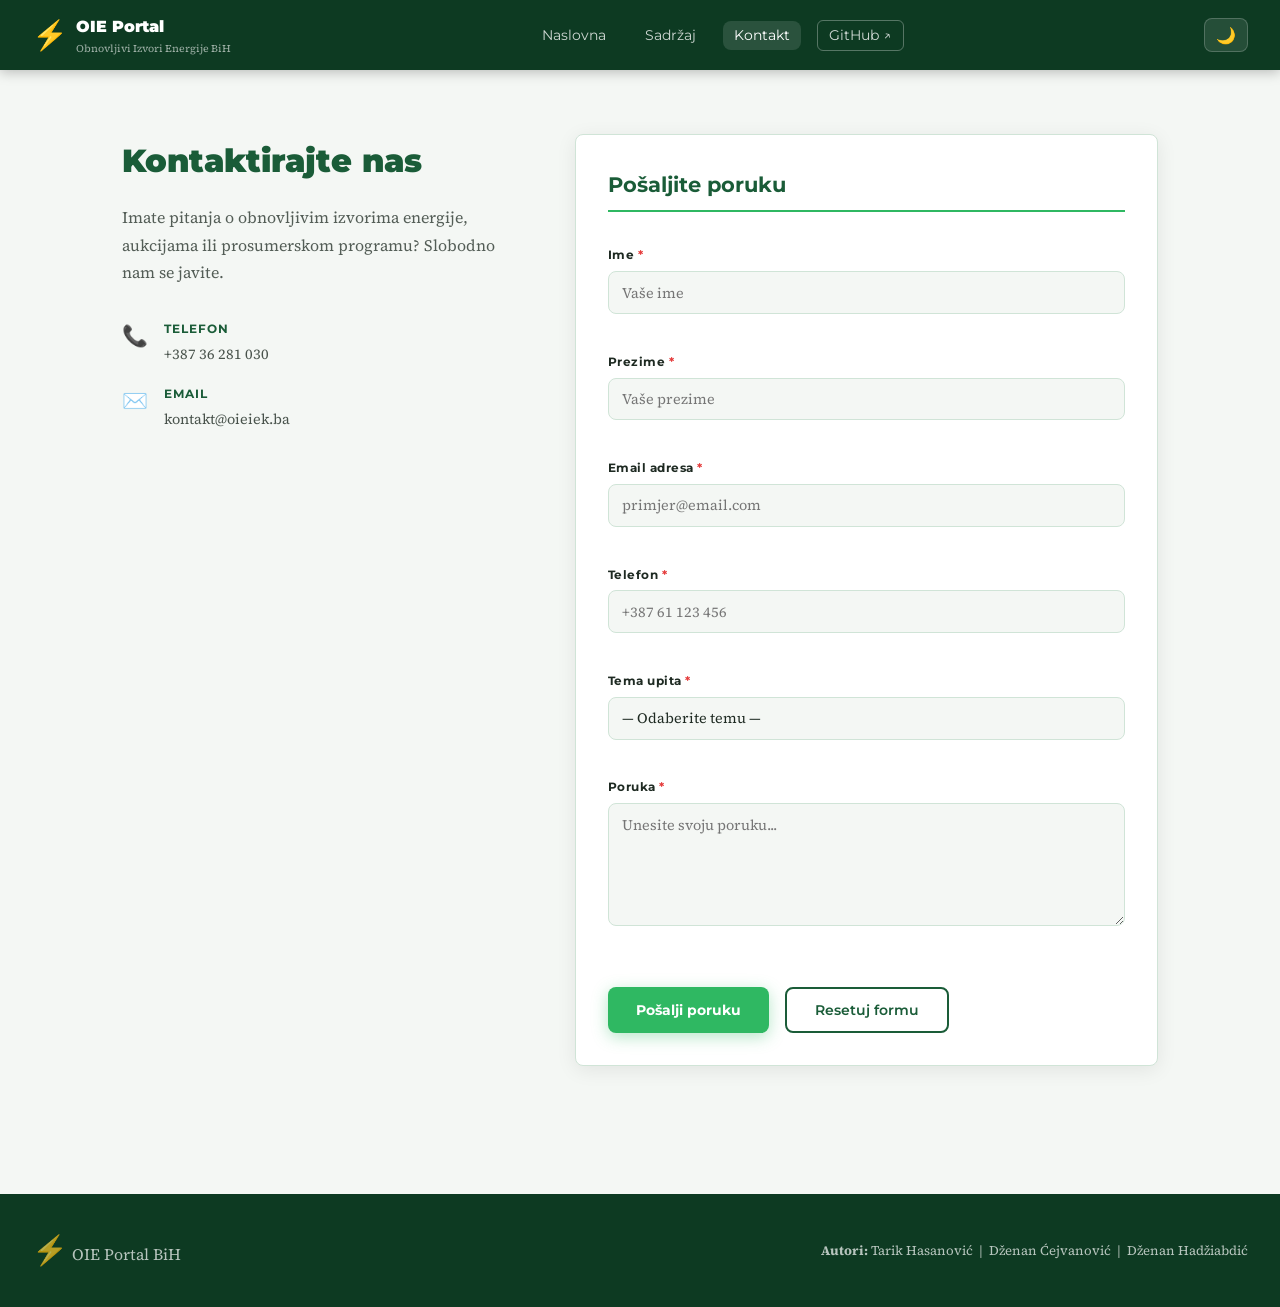
==== kontakt.html @ 6e215851 "Resetovana stranica" ====
<!DOCTYPE html>
<html lang="en">

<head>
    <meta charset="UTF-8">
    <meta name="viewport" content="width=device-width, initial-scale=1.0">
    <title>Document</title>
    <link rel="stylesheet" href="tptpstill.css">
    <link
        href="https://fonts.googleapis.com/css2?family=Montserrat:wght@400;600;700;900&family=Source+Serif+4:ital,wght@0,300;0,400;1,300&display=swap"
        rel="stylesheet">


</head>

<body>
    <header>
        <div class="header-inner">
            <div class="logo">
                <span class="logo-icon">⚡</span>
                <div class="logo-text">
                    <span class="logo-main">OIE Portal</span>
                    <span class="logo-sub">Obnovljivi Izvori Energije BiH</span>
                </div>
            </div>
            <nav class="main-nav">
                <ul>
                    <li><a href="index.html">Naslovna</a></li>
                    <li><a href="sadrzaj.html">Sadržaj</a></li>
                    <li><a href="kontakt.html" class="active">Kontakt</a></li>
                    <li><a href="https://github.com/DzenanHadziabdic/Grupa25-TPTP-2026" target="_blank" rel="noopener"
                            class="nav-github">GitHub ↗</a></li>
                </ul>
            </nav>
            <button id="darkModeToggle" class="dark-toggle" aria-label="Promijeni temu">🌙</button>
            <button class="hamburger" id="hamburger" aria-label="Meni">&#9776;</button>
        </div>
        <nav class="mobile-nav" id="mobileNav">
            <ul>
                <li><a href="index.html">Naslovna</a></li>
                <li><a href="sadrzaj.html">Sadržaj</a></li>
                <li><a href="kontakt.html">Kontakt</a></li>
            </ul>
        </nav>
    </header>

    <main class="kontakt-main">
        <div class="kontakt-grid">

            <div class="kontakt-info">
                <h1>Kontaktirajte nas</h1>
                <p>Imate pitanja o obnovljivim izvorima energije, aukcijama ili prosumerskom programu? Slobodno nam se
                    javite.</p>

                <div class="info-item">
                    <span class="info-icon">📞</span>
                    <div>
                        <strong>Telefon</strong>
                        <p>+387 36 281 030</p>
                    </div>
                </div>
                <div class="info-item">
                    <span class="info-icon">✉️</span>
                    <div>
                        <strong>Email</strong>
                        <p>kontakt@oieiek.ba</p>
                    </div>
                </div>

            </div>

            <div class="form-wrap">
                <h2>Pošaljite poruku</h2>

                <div id="successMsg" class="success-msg" style="display:none;"></div>

                <div class="form-group">
                    <label for="ime">Ime <span class="req">*</span></label>
                    <input type="text" id="ime" name="ime" placeholder="Vaše ime" autocomplete="given-name">
                    <span class="field-error" id="err-ime"></span>
                </div>

                <div class="form-group">
                    <label for="prezime">Prezime <span class="req">*</span></label>
                    <input type="text" id="prezime" name="prezime" placeholder="Vaše prezime"
                        autocomplete="family-name">
                    <span class="field-error" id="err-prezime"></span>
                </div>

                <div class="form-group">
                    <label for="email">Email adresa <span class="req">*</span></label>
                    <input type="text" id="email" name="email" placeholder="primjer@email.com" autocomplete="email">
                    <span class="field-error" id="err-email"></span>
                </div>

                <div class="form-group">
                    <label for="telefon">Telefon <span class="req">*</span></label>
                    <input type="text" id="telefon" name="telefon" placeholder="+387 61 123 456" autocomplete="tel">
                    <span class="field-error" id="err-telefon"></span>
                </div>

                <div class="form-group">
                    <label for="tema">Tema upita <span class="req">*</span></label>
                    <select id="tema" name="tema">
                        <option value="">— Odaberite temu —</option>
                        <option value="prosumer">Prosumerski program</option>
                        <option value="aukcija">FIT/FIP aukcije</option>
                        <option value="garancija">Garancije porijekla</option>
                        <option value="privilegovani">Privilegovani proizvođač</option>
                        <option value="ostalo">Ostalo</option>
                    </select>
                    <span class="field-error" id="err-tema"></span>
                </div>

                <div class="form-group">
                    <label for="poruka">Poruka <span class="req">*</span></label>
                    <textarea id="poruka" name="poruka" rows="5" placeholder="Unesite svoju poruku..."></textarea>
                    <span class="field-error" id="err-poruka"></span>
                </div>

                <div class="form-actions">
                    <button type="button" id="submitBtn" class="btn-primary">Pošalji poruku</button>
                    <button type="button" id="resetBtn" class="btn-secondary">Resetuj formu</button>
                </div>
            </div>

        </div>
    </main>




    <footer>
        <div class="footer-inner">
            <div class="footer-brand">
                <span class="logo-icon">⚡</span>
                <span>OIE Portal BiH</span>
            </div>
            <div class="footer-authors">
                <strong>Autori:</strong>
                Tarik Hasanović &nbsp;|&nbsp;
                Dženan Ćejvanović &nbsp;|&nbsp;
                Dženan Hadžiabdić
            </div>


        </div>
    </footer>
    <script src="tptpskripte.js"></script>

</html>
---- tptpstill.css ----
/* --- CSS VARIJABLE (min. 5) --- */
/* ===========================================
   ZAJEDNIČKI STILOVI (tptpstil.css)
   =========================================== */

/* --- VARIJABLE --- */
:root {
    --boja-primarna: #1a5c38;
    --boja-akcent: #2fb862;
    --boja-pozadina: #f4f7f4;
    --boja-tekst: #1e2a22;
    --boja-header: #0d3a22;
    --boja-kartica: #ffffff;
    --boja-border: #d0e4d7;
    --boja-footer: #0d3a22;
    --font-naslov: 'Montserrat', sans-serif;
    --font-tijelo: 'Source Serif 4', serif;
    --razmak-s: 0.5rem;
    --razmak-m: 1rem;
    --razmak-l: 2rem;
    --razmak-xl: 4rem;
    --radijus: 8px;
    --sjena: 0 4px 20px rgba(0, 0, 0, 0.08);
    --tranzicija: 0.25s ease;
}

/* --- TAMNI MOD --- */
body.dark {
    --boja-primarna: #2fb862;
    --boja-akcent: #5be08a;
    --boja-pozadina: #0f1a14;
    --boja-tekst: #e8f5ee;
    --boja-header: #071510;
    --boja-kartica: #162410;
    --boja-border: #2a4a32;
    --boja-footer: #071510;
}

/* --- RESET & OSNOVA --- */
*,
*::before,
*::after {
    box-sizing: border-box;
    margin: 0;
    padding: 0;
}

html {
    scroll-behavior: smooth;
}

body {
    font-family: var(--font-tijelo);
    background-color: var(--boja-pozadina);
    color: var(--boja-tekst);
    line-height: 1.7;
    transition: background-color var(--tranzicija), color var(--tranzicija);
}

a {
    text-decoration: none;
    transition: color var(--tranzicija);
}

ul {
    list-style: none;
}

/* --- HEADER --- */
header {
    background: var(--boja-header);
    position: sticky;
    top: 0;
    z-index: 100;
    box-shadow: 0 2px 12px rgba(0, 0, 0, 0.25);
}

.header-inner {
    max-width: 1300px;
    margin: 0 auto;
    padding: 0 var(--razmak-l);
    height: 70px;
    display: flex;
    align-items: center;
    justify-content: space-between;
}

.logo {
    display: flex;
    align-items: center;
    gap: var(--razmak-s);
}

.logo-main {
    font-family: var(--font-naslov);
    font-weight: 900;
    color: #fff;
}

.logo-sub {
    font-size: 0.65rem;
    color: rgba(255, 255, 255, 0.6);
}

.main-nav ul {
    display: flex;
    gap: var(--razmak-m);
    align-items: center;
}

.main-nav a {
    font-family: var(--font-naslov);
    font-size: 0.85rem;
    color: rgba(255, 255, 255, 0.8);
    padding: 0.4rem 0.7rem;
}

.main-nav a.active,
.main-nav a:hover {
    color: #fff;
    background: rgba(255, 255, 255, 0.12);
    border-radius: var(--radijus);
}

/* --- MOBILNA NAVIGACIJA --- */
.hamburger {
    display: none;
    background: none;
    border: none;
    color: #fff;
    font-size: 1.5rem;
    cursor: pointer;
}

.mobile-nav {
    display: none;
    background: var(--boja-header);
    padding: var(--razmak-m);
    border-top: 1px solid rgba(255, 255, 255, 0.1);
}

.mobile-nav.open {
    display: block;
}

.mobile-nav a {
    color: #fff;
    display: block;
    padding: 0.5rem 0;
}

/* --- FOOTER --- */
footer {
    background: var(--boja-footer);
    color: rgba(255, 255, 255, 0.7);
    padding: var(--razmak-l) 0;
    margin-top: var(--razmak-xl);
}

.footer-inner {
    max-width: 1300px;
    margin: 0 auto;
    padding: 0 var(--razmak-l);
    display: flex;
    flex-wrap: wrap;
    justify-content: space-between;
    align-items: center;
    gap: var(--razmak-m);
}

.footer-links a {
    color: rgba(255, 255, 255, 0.6);
    margin-left: var(--razmak-m);
}

.footer-links a:hover {
    color: var(--boja-akcent);
}

/* TABLET (600-900px) */
@media (max-width: 900px) {
    .page-layout {
        grid-template-columns: 1fr;
        grid-template-rows: auto;
    }

    .side-nav {
        grid-column: 1;
        position: static;
    }

    main {
        grid-column: 1;
    }

    aside {
        grid-column: 1;
        position: static;
    }

    .cards-grid {
        grid-template-columns: repeat(2, 1fr);
    }

    .gallery-grid {
        grid-template-columns: repeat(2, 1fr);
    }

    .kontakt-grid {
        grid-template-columns: 1fr;
    }

    .hero-visual {
        display: none;
    }

    .main-nav {
        display: none;
    }

    .hamburger {
        display: block;
    }
}

/* MOBITEL (<600px) */
@media (max-width: 600px) {
    .header-inner {
        padding: 0 var(--razmak-m);
    }

    .hero {
        padding: var(--razmak-l) var(--razmak-m);
        min-height: 320px;
    }

    .hero h1 {
        font-size: 1.8rem;
    }

    .page-layout {
        padding: var(--razmak-m);
    }

    .cards-grid {
        grid-template-columns: 1fr;
    }

    .gallery-grid {
        grid-template-columns: 1fr;
    }

    .bookmark-nav {
        padding: 0.5rem var(--razmak-m);
        gap: 0.5rem;
    }

    .footer-inner {
        flex-direction: column;
        text-align: center;
    }

    .form-actions {
        flex-direction: column;
    }

    .kontakt-main {
        padding: var(--razmak-l) var(--razmak-m);
    }

    .sadrzaj-main {
        padding: var(--razmak-m);
    }

    .back-to-top {
        bottom: 1rem;
        right: 1rem;
    }
}

/* DESKTOP WIDE (>1200px) */
@media (min-width: 1200px) {
    .cards-grid {
        grid-template-columns: repeat(3, 1fr);
    }
}

/* --- Kontakt Klase ---*/

.kontakt-main {
    max-width: 1100px;
    margin: 0 auto;
    padding: var(--razmak-xl) var(--razmak-l);
}

.kontakt-grid {
    display: grid;
    /* CSS GRID */
    grid-template-columns: 1fr 1.5fr;
    gap: var(--razmak-xl);
    align-items: start;
}

.kontakt-info h1 {
    font-family: var(--font-naslov);
    font-size: 2rem;
    font-weight: 900;
    color: var(--boja-primarna);
    margin-bottom: var(--razmak-m);
}

.kontakt-info>p {
    font-size: 1rem;
    opacity: 0.75;
    margin-bottom: var(--razmak-l);
}

.info-item {
    display: flex;
    gap: var(--razmak-m);
    margin-bottom: var(--razmak-m);
    align-items: flex-start;
}

.info-icon {
    font-size: 1.3rem;
    flex-shrink: 0;
}

.info-item strong {
    display: block;
    font-family: var(--font-naslov);
    font-size: 0.78rem;
    font-weight: 700;
    text-transform: uppercase;
    letter-spacing: 0.08em;
    color: var(--boja-primarna);
    margin-bottom: 0.2rem;
}

.info-item p {
    font-size: 0.9rem;
    opacity: 0.8;
    margin: 0;
}

.form-wrap {
    background: var(--boja-kartica);
    padding: var(--razmak-l);
    border-radius: var(--radijus);
    border: 1px solid var(--boja-border);
    box-shadow: var(--sjena);
}

.form-wrap h2 {
    font-family: var(--font-naslov);
    font-size: 1.3rem;
    font-weight: 700;
    color: var(--boja-primarna);
    margin-bottom: var(--razmak-l);
    padding-bottom: 0.5rem;
    border-bottom: 2px solid var(--boja-akcent);
}

.form-group {
    margin-bottom: var(--razmak-m);
}

.btn-primary {
    display: inline-block;
    background: var(--boja-akcent);
    color: #fff;
    font-family: var(--font-naslov);
    font-weight: 700;
    font-size: 0.9rem;
    padding: 0.75rem 1.75rem;
    border-radius: var(--radijus);
    transition: transform var(--tranzicija), box-shadow var(--tranzicija), background var(--tranzicija);
    box-shadow: 0 4px 16px rgba(47, 184, 98, 0.35);
    cursor: pointer;
    border: none;
}

.btn-primary:hover {
    transform: translateY(-2px);
    box-shadow: 0 8px 24px rgba(47, 184, 98, 0.5);
    background: #25a054;
    color: #fff;
}

.btn-secondary {
    display: inline-block;
    background: transparent;
    color: var(--boja-primarna);
    font-family: var(--font-naslov);
    font-weight: 600;
    font-size: 0.9rem;
    padding: 0.75rem 1.75rem;
    border-radius: var(--radijus);
    border: 2px solid var(--boja-primarna);
    transition: all var(--tranzicija);
    cursor: pointer;
}

.btn-secondary:hover {
    background: var(--boja-primarna);
    color: #fff;
}



label {
    display: block;
    font-family: var(--font-naslov);
    font-size: 0.78rem;
    font-weight: 700;
    letter-spacing: 0.04em;
    color: var(--boja-tekst);
    margin-bottom: 0.35rem;
}

.req {
    color: #e53e3e;
}

input[type="text"],
select,
textarea {
    width: 100%;
    padding: 0.65rem 0.85rem;
    border: 1.5px solid var(--boja-border);
    border-radius: var(--radijus);
    background: var(--boja-pozadina);
    color: var(--boja-tekst);
    font-family: var(--font-tijelo);
    font-size: 0.9rem;
    transition: border-color var(--tranzicija), box-shadow var(--tranzicija);
    appearance: none;
}

input[type="text"]:focus,
select:focus,
textarea:focus {
    outline: none;
    border-color: var(--boja-akcent);
    box-shadow: 0 0 0 3px rgba(47, 184, 98, 0.15);
}

input.error,
select.error,
textarea.error {
    border-color: #e53e3e;
    box-shadow: 0 0 0 3px rgba(229, 62, 62, 0.1);
}

textarea {
    resize: vertical;
}

.field-error {
    display: block;
    font-family: var(--font-naslov);
    font-size: 0.73rem;
    color: #e53e3e;
    margin-top: 0.3rem;
    min-height: 1rem;
}

.form-actions {
    display: flex;
    gap: var(--razmak-m);
    margin-top: var(--razmak-l);
    flex-wrap: wrap;
}

.success-msg {
    background: rgba(47, 184, 98, 0.12);
    border: 1.5px solid var(--boja-akcent);
    border-radius: var(--radijus);
    padding: var(--razmak-m) var(--razmak-l);
    font-family: var(--font-naslov);
    font-size: 0.95rem;
    color: var(--boja-primarna);
    margin-bottom: var(--razmak-l);
    animation: fadeInUp 0.4s ease;
}


/* --- Logo, navigacija i footer --- */

.logo-text {
    display: flex;
    flex-direction: column;
}

.logo-icon {
    font-size: 1.8rem;
}

.nav-github {
    border: 1px solid rgba(255, 255, 255, 0.3) !important;
    border-radius: 6px;
}

.dark-toggle {
    background: rgba(255, 255, 255, 0.1);
    border: 1px solid rgba(255, 255, 255, 0.2);
    color: #fff;
    padding: 0.4rem 0.7rem;
    border-radius: var(--radijus);
    cursor: pointer;
    font-size: 1rem;
    transition: background var(--tranzicija);
}

.dark-toggle:hover {
    background: rgba(255, 255, 255, 0.2);
}

.dark-toggle:focus {
    outline: 2px solid var(--boja-akcent);
}

.footer-authors {
    font-size: 0.82rem;
}

.footer-copy {
    width: 100%;
    font-size: 0.75rem;
    text-align: center;
    opacity: 0.5;
    margin-top: var(--razmak-s);
    font-family: var(--font-naslov);
}

/* --- CSS za hero sekciju i side nav --- */
.hero {
    background: linear-gradient(135deg, var(--boja-header) 0%, var(--boja-primarna) 100%);
    min-height: 420px;
    display: flex;
    align-items: center;
    padding: var(--razmak-xl) var(--razmak-l);
    position: relative;
    overflow: hidden;
}

.hero::before {
    content: '';
    position: absolute;
    inset: 0;
    background: radial-gradient(ellipse at 70% 50%, rgba(47, 184, 98, 0.15) 0%, transparent 70%);
    pointer-events: none;
}

.hero-content {
    max-width: 600px;
}

.hero-tag {
    font-family: var(--font-naslov);
    font-size: 0.75rem;
    font-weight: 700;
    letter-spacing: 0.12em;
    text-transform: uppercase;
    color: var(--boja-akcent);
    margin-bottom: 0.75rem;
}

.hero h1 {
    font-family: var(--font-naslov);
    font-size: clamp(2rem, 5vw, 3.2rem);
    font-weight: 900;
    color: #ffffff;
    line-height: 1.1;
    margin-bottom: var(--razmak-m);
}

.hero h1 em {
    font-style: normal;
    color: var(--boja-akcent);
}

.hero-desc {
    color: rgba(255, 255, 255, 0.8);
    font-size: 1.05rem;
    margin-bottom: var(--razmak-l);
    max-width: 480px;
}

.hero-btns {
    display: flex;
    gap: var(--razmak-m);
    flex-wrap: wrap;
}

.btn-primary {
    display: inline-block;
    background: var(--boja-akcent);
    color: #fff;
    font-family: var(--font-naslov);
    font-weight: 700;
    font-size: 0.9rem;
    padding: 0.75rem 1.75rem;
    border-radius: var(--radijus);
    transition: transform var(--tranzicija), box-shadow var(--tranzicija);
    box-shadow: 0 4px 16px rgba(47, 184, 98, 0.35);
    border: none;
    cursor: pointer;
}

.btn-primary:hover {
    transform: translateY(-2px);
    box-shadow: 0 8px 24px rgba(47, 184, 98, 0.5);
    color: #fff;
}

.btn-outline {
    display: inline-block;
    background: transparent;
    color: #fff;
    font-family: var(--font-naslov);
    font-weight: 700;
    font-size: 0.9rem;
    padding: 0.75rem 1.75rem;
    border-radius: var(--radijus);
    border: 2px solid rgba(255, 255, 255, 0.5);
    transition: all var(--tranzicija);
    cursor: pointer;
}

.btn-outline:hover {
    background: rgba(255, 255, 255, 0.12);
    border-color: #fff;
    color: #fff;
}

/* Hero animacija */
.hero-visual {
    margin-left: auto;
    padding-left: var(--razmak-xl);
}

.energy-anim {
    position: relative;
    width: 200px;
    height: 200px;
    display: flex;
    align-items: center;
    justify-content: center;
}

.circle {
    position: absolute;
    border-radius: 50%;
    border: 2px solid rgba(47, 184, 98, 0.3);
    animation: rotateSlow linear infinite;
}

.c1 {
    width: 200px;
    height: 200px;
    animation-duration: 20s;
}

.c2 {
    width: 140px;
    height: 140px;
    animation-duration: 14s;
    animation-direction: reverse;
    border-color: rgba(47, 184, 98, 0.5);
}

.c3 {
    width: 80px;
    height: 80px;
    animation-duration: 8s;
    border-color: rgba(47, 184, 98, 0.7);
}

.big-icon {
    font-size: 3rem;
    position: relative;
    z-index: 1;
}

@keyframes rotateSlow {
    from {
        transform: rotate(0deg);
    }

    to {
        transform: rotate(360deg);
    }
}

/* Page layout i side-nav */
.page-layout {
    max-width: 1300px;
    margin: 0 auto;
    padding: var(--razmak-l);
    display: grid;
    grid-template-columns: 220px 1fr 260px;
    gap: var(--razmak-l);
    align-items: start;
}

.side-nav {
    background: var(--boja-kartica);
    border-radius: var(--radijus);
    border: 1px solid var(--boja-border);
    padding: var(--razmak-m);
    position: sticky;
    top: 90px;
    box-shadow: var(--sjena);
}

.side-nav h3 {
    font-family: var(--font-naslov);
    font-size: 0.75rem;
    font-weight: 700;
    text-transform: uppercase;
    letter-spacing: 0.1em;
    color: var(--boja-primarna);
    margin-bottom: var(--razmak-m);
    padding-bottom: 0.5rem;
    border-bottom: 2px solid var(--boja-akcent);
}

.filter-btn {
    display: block;
    font-family: var(--font-naslov);
    font-size: 0.82rem;
    font-weight: 600;
    color: var(--boja-tekst);
    padding: 0.55rem 0.75rem;
    border-radius: var(--radijus);
    transition: background var(--tranzicija), color var(--tranzicija);
    cursor: pointer;
}

.filter-btn:hover,
.filter-btn.active {
    background: var(--boja-primarna);
    color: #fff;
}

@media (max-width: 900px) {
    .hero-visual {
        display: none;
    }

    .page-layout {
        grid-template-columns: 1fr;
    }
}

@media (max-width: 600px) {
    .hero {
        padding: var(--razmak-l) var(--razmak-m);
        min-height: 320px;
    }

    .hero h1 {
        font-size: 1.8rem;
    }
}

/* --- Dodan CSS za kartice i aside sekciju --- */

.section-title {
    font-family: var(--font-naslov);
    font-size: 1.6rem;
    font-weight: 900;
    color: var(--boja-primarna);
    margin-bottom: var(--razmak-l);
    padding-bottom: 0.5rem;
    border-bottom: 3px solid var(--boja-akcent);
    display: inline-block;
}

.cards-grid {
    display: grid;
    grid-template-columns: repeat(3, 1fr);
    gap: var(--razmak-m);
}

.card {
    background: var(--boja-kartica);
    border-radius: var(--radijus);
    border: 1px solid var(--boja-border);
    overflow: hidden;
    box-shadow: var(--sjena);
    transition: transform var(--tranzicija), box-shadow var(--tranzicija);
}

.card:hover {
    transform: translateY(-4px);
    box-shadow: 0 12px 32px rgba(0, 0, 0, 0.12);
}

.card img {
    width: 100%;
    height: 160px;
    object-fit: cover;
    transition: transform 0.4s ease;
    background: linear-gradient(135deg, var(--boja-primarna), var(--boja-akcent));
    min-height: 160px;
}

.card:hover img {
    transform: scale(1.04);
}

.card-body {
    padding: var(--razmak-m);
}

.card-tag {
    display: inline-block;
    font-family: var(--font-naslov);
    font-size: 0.68rem;
    font-weight: 700;
    text-transform: uppercase;
    letter-spacing: 0.08em;
    background: var(--boja-pozadina);
    color: var(--boja-primarna);
    padding: 0.2rem 0.6rem;
    border-radius: 4px;
    border: 1px solid var(--boja-border);
    margin-bottom: 0.6rem;
}

.card h3 {
    font-family: var(--font-naslov);
    font-size: 0.95rem;
    font-weight: 700;
    margin-bottom: 0.5rem;
    line-height: 1.3;
}

.card p {
    font-size: 0.85rem;
    opacity: 0.75;
    line-height: 1.5;
    margin-bottom: var(--razmak-m);
}

.card-link {
    font-family: var(--font-naslov);
    font-size: 0.8rem;
    font-weight: 700;
    color: var(--boja-akcent);
}

.card-link:hover {
    color: var(--boja-primarna);
}

.card.hidden {
    display: none;
}

.no-results {
    text-align: center;
    padding: var(--razmak-xl);
    font-family: var(--font-naslov);
    opacity: 0.5;
}

.aside-block {
    background: var(--boja-kartica);
    border-radius: var(--radijus);
    border: 1px solid var(--boja-border);
    padding: var(--razmak-m);
    box-shadow: var(--sjena);
    margin-bottom: var(--razmak-m);
}

.aside-block h3 {
    font-family: var(--font-naslov);
    font-size: 0.75rem;
    font-weight: 700;
    text-transform: uppercase;
    letter-spacing: 0.08em;
    color: var(--boja-primarna);
    margin-bottom: 0.75rem;
    padding-bottom: 0.4rem;
    border-bottom: 2px solid var(--boja-akcent);
}

.aside-block iframe {
    border-radius: 6px;
    display: block;
}

.aside-desc {
    font-size: 0.78rem;
    opacity: 0.7;
    margin-top: 0.5rem;
}

@media (max-width: 900px) {
    .cards-grid {
        grid-template-columns: repeat(2, 1fr);
    }
}

@media (max-width: 600px) {
    .cards-grid {
        grid-template-columns: 1fr;
    }
}
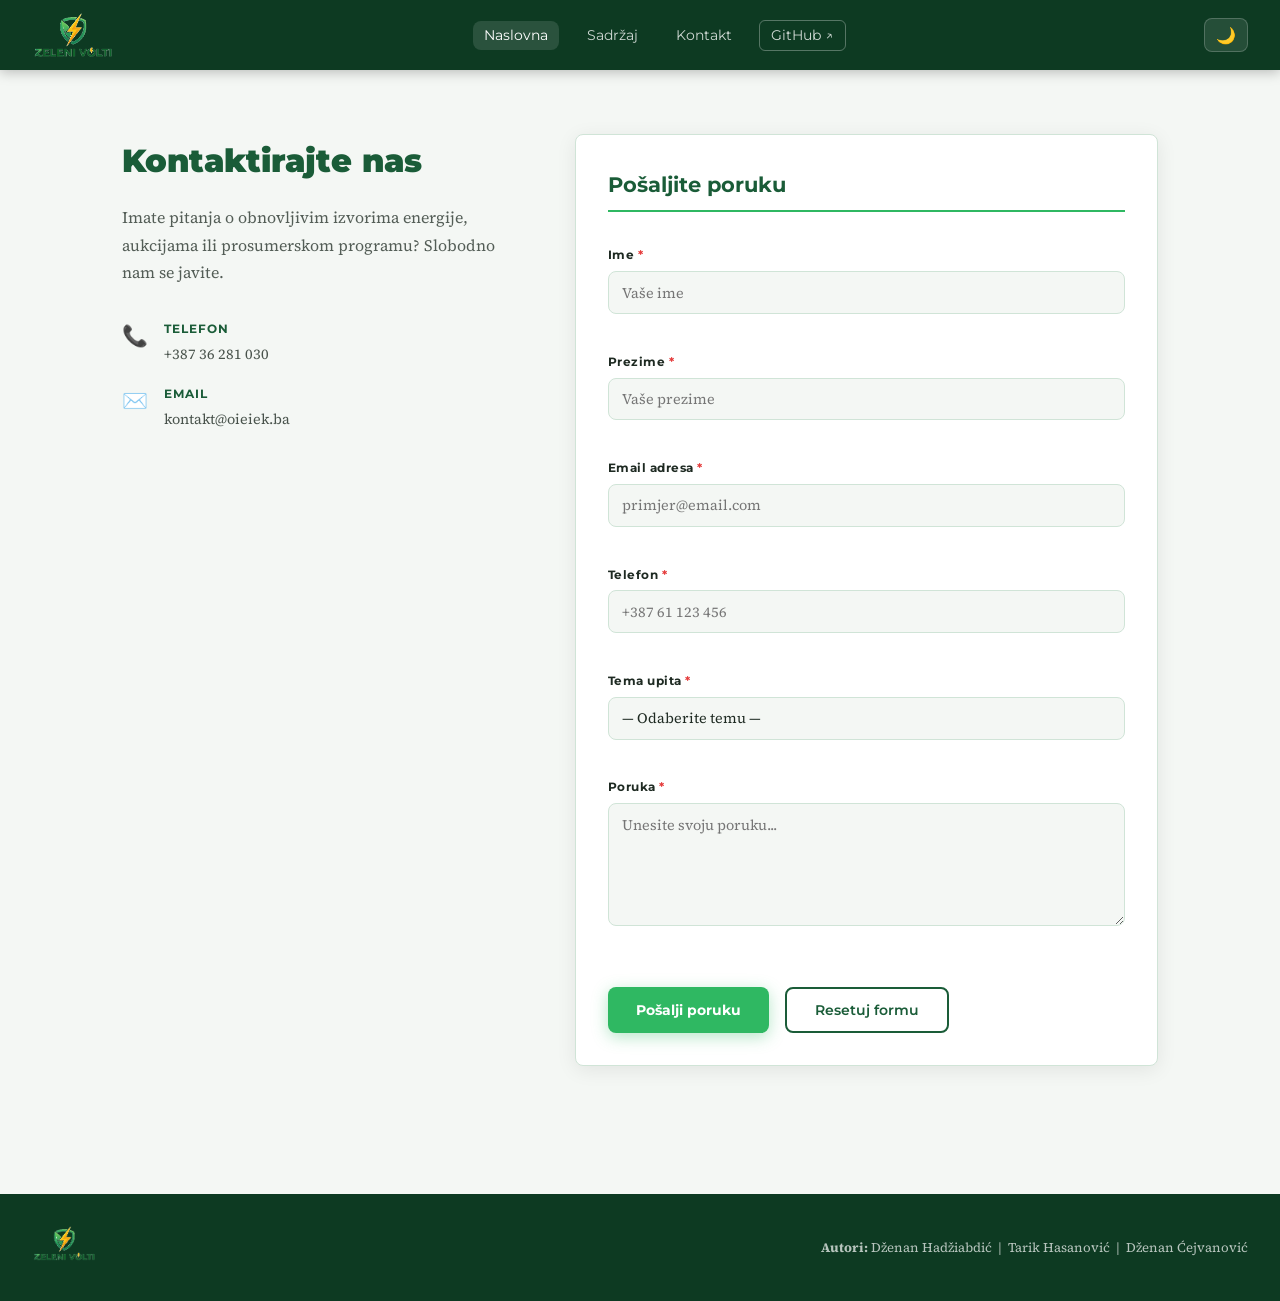
==== commit d6be7cd5: "Prepravljen header i footer, ubacena nova slika" ====
--- a/kontakt.html
+++ b/kontakt.html
@@ -17,17 +17,13 @@
     <header>
         <div class="header-inner">
             <div class="logo">
-                <span class="logo-icon">⚡</span>
-                <div class="logo-text">
-                    <span class="logo-main">OIE Portal</span>
-                    <span class="logo-sub">Obnovljivi Izvori Energije BiH</span>
-                </div>
+                <img src="images/logo.png" alt="Zeleni Volti logo" height="45">
             </div>
             <nav class="main-nav">
                 <ul>
-                    <li><a href="index.html">Naslovna</a></li>
+                    <li><a href="index.html" class="active">Naslovna</a></li>
                     <li><a href="sadrzaj.html">Sadržaj</a></li>
-                    <li><a href="kontakt.html" class="active">Kontakt</a></li>
+                    <li><a href="kontakt.html">Kontakt</a></li>
                     <li><a href="https://github.com/DzenanHadziabdic/Grupa25-TPTP-2026" target="_blank" rel="noopener"
                             class="nav-github">GitHub ↗</a></li>
                 </ul>
@@ -133,16 +129,14 @@
     <footer>
         <div class="footer-inner">
             <div class="footer-brand">
-                <span class="logo-icon">⚡</span>
-                <span>OIE Portal BiH</span>
+                <img src="images/logo.png" alt="Zeleni Volti logo" height="35">
             </div>
             <div class="footer-authors">
                 <strong>Autori:</strong>
+                Dženan Hadžiabdić &nbsp;|&nbsp;
                 Tarik Hasanović &nbsp;|&nbsp;
-                Dženan Ćejvanović &nbsp;|&nbsp;
-                Dženan Hadžiabdić
+                Dženan Ćejvanović
             </div>
-
 
         </div>
     </footer>
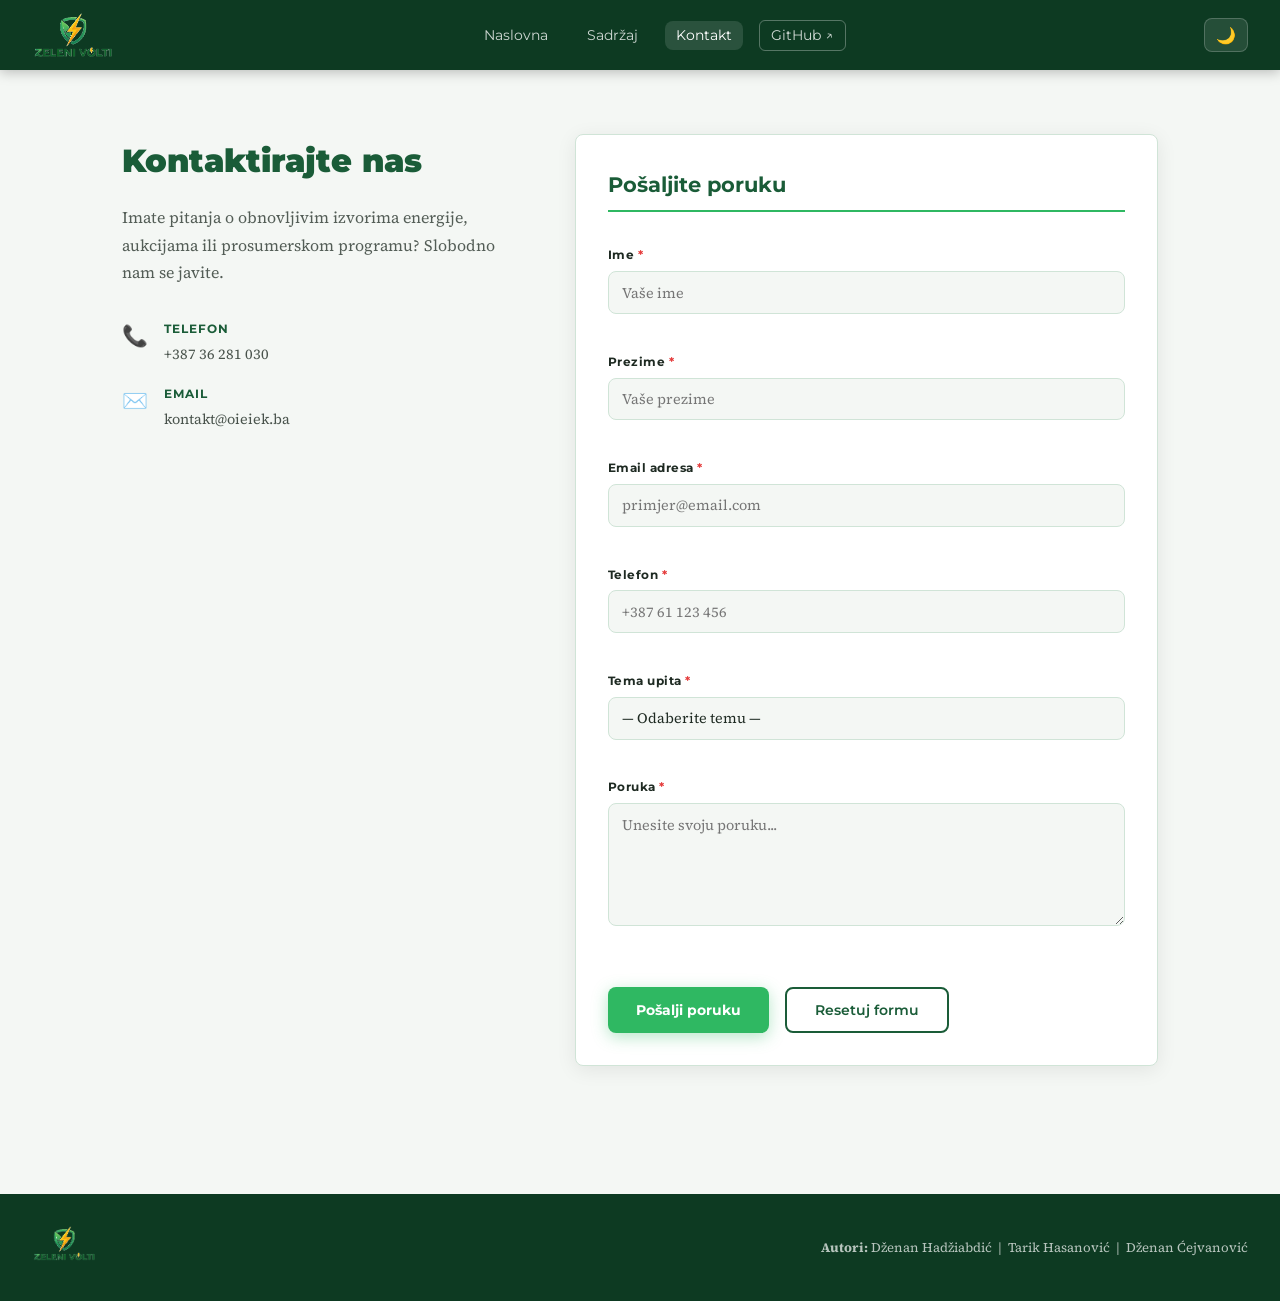
==== commit 18df4b99: "Popravljena klasa u header, pokaze sivo ako je na toj stranici" ====
--- a/kontakt.html
+++ b/kontakt.html
@@ -21,9 +21,9 @@
             </div>
             <nav class="main-nav">
                 <ul>
-                    <li><a href="index.html" class="active">Naslovna</a></li>
+                    <li><a href="index.html">Naslovna</a></li>
                     <li><a href="sadrzaj.html">Sadržaj</a></li>
-                    <li><a href="kontakt.html">Kontakt</a></li>
+                    <li><a href="kontakt.html" class="active">Kontakt</a></li>
                     <li><a href="https://github.com/DzenanHadziabdic/Grupa25-TPTP-2026" target="_blank" rel="noopener"
                             class="nav-github">GitHub ↗</a></li>
                 </ul>
--- a/tptpstill.css
+++ b/tptpstill.css
@@ -910,4 +910,659 @@
     .cards-grid {
         grid-template-columns: 1fr;
     }
+}
+
+
+/* Bookmark navigacija na vrhu stranice sadržaj.html */
+.bookmark-nav {
+  background: var(--boja-kartica);
+  border-bottom: 2px solid var(--boja-border);
+  padding: 0.75rem var(--razmak-l);
+  display: flex;
+  flex-wrap: wrap;
+  gap: var(--razmak-m);
+  position: sticky;
+  top: 70px; /* Prilagoditi visini headera */
+  z-index: 50;
+  box-shadow: 0 2px 8px rgba(0,0,0,0.06);
+}
+
+.bookmark-nav a {
+  font-family: var(--font-naslov);
+  font-size: 0.8rem;
+  font-weight: 600;
+  color: var(--boja-primarna);
+  padding: 0.3rem 0.7rem;
+  border-radius: var(--radijus);
+  border: 1px solid var(--boja-border);
+  transition: all var(--tranzicija);
+}
+
+.bookmark-nav a:hover {
+  background: var(--boja-primarna);
+  color: #fff;
+}
+/* Mapa slike (image map) i info blokovi */
+.image-map-wrap { margin-bottom: var(--razmak-l); }
+
+.map-info {
+  display: none; /* Sakriveno dok se ne klikne (target) */
+  background: var(--boja-kartica);
+  border-left: 4px solid var(--boja-akcent);
+  padding: var(--razmak-m);
+  margin-top: 0.5rem;
+  border-radius: 0 var(--radijus) var(--radijus) 0;
+  font-size: 0.9rem;
+  animation: fadeIn 0.3s ease;
+}
+
+.map-info:target { 
+  display: block; /* Prikazuje se kada URL završi sa #solar-info npr. */
+}
+/* Stilovi za tabelu */
+.table-wrap {
+  overflow-x: auto; /* Omogućava scroll na mobitelima */
+  border-radius: var(--radijus);
+  box-shadow: var(--sjena);
+  margin-top: var(--razmak-m);
+}
+
+table {
+  width: 100%;
+  border-collapse: collapse;
+  background: var(--boja-kartica);
+}
+
+thead tr { background: var(--boja-primarna); color: #fff; }
+
+th, td { padding: 0.85rem 1rem; text-align: left; border-bottom: 1px solid var(--boja-border); }
+
+tr:nth-child(even) td { background: rgba(47,184,98,0.04); }
+
+/* Statusni bedževi unutar tabele */
+.status {
+  display: inline-block;
+  font-size: 0.7rem;
+  font-weight: 700;
+  padding: 0.2rem 0.6rem;
+  border-radius: 20px;
+}
+.status.aktivan { background: rgba(47,184,98,0.15); color: #1a5c38; }
+.status.ceka    { background: rgba(255,193,7,0.15);  color: #856404; }
+.status.zatvoren { background: rgba(220,53,69,0.1); color: #842029; }
+
+/*(Ugniježdena)lista kategorije*/
+.nested-list > li {
+  font-family: var(--font-naslov);
+  font-weight: 700;
+  color: var(--boja-primarna);
+  margin-bottom: var(--razmak-m);
+  list-style: none;
+  position: relative;
+}
+
+.nested-list ul {
+  padding-left: var(--razmak-m);
+  list-style: none;
+}
+
+.nested-list ul li::before {
+  content: '–';
+  margin-right: 8px;
+  color: var(--boja-akcent);
+}
+
+/*Dugme skoci na vrh*/
+.back-to-top {
+  position: fixed;
+  bottom: 2rem;
+  right: 2rem;
+  background: var(--boja-primarna);
+  color: #fff;
+  padding: 0.6rem 1rem;
+  border-radius: var(--radijus);
+  text-decoration: none;
+  font-weight: bold;
+  z-index: 100;
+  box-shadow: var(--sjena);
+}
+
+/* ==========================================================================
+   1. VARIJABLE I RESET (Teme, Fontovi, Osnova)
+   ========================================================================== */
+
+:root {
+    --boja-primarna: #1a5c38;
+    --boja-akcent: #2fb862;
+    --boja-pozadina: #f4f7f4;
+    --boja-tekst: #1e2a22;
+    --boja-header: #0d3a22;
+    --boja-kartica: #ffffff;
+    --boja-border: #d0e4d7;
+    --boja-footer: #0d3a22;
+    --font-naslov: 'Montserrat', sans-serif;
+    --font-tijelo: 'Source Serif 4', serif;
+    --razmak-s: 0.5rem;
+    --razmak-m: 1rem;
+    --razmak-l: 2rem;
+    --razmak-xl: 4rem;
+    --radijus: 8px;
+    --sjena: 0 4px 20px rgba(0, 0, 0, 0.08);
+    --tranzicija: 0.25s ease;
+}
+
+/* Tamni Mod */
+body.dark {
+    --boja-primarna: #2fb862;
+    --boja-akcent: #5be08a;
+    --boja-pozadina: #0f1a14;
+    --boja-tekst: #e8f5ee;
+    --boja-header: #071510;
+    --boja-kartica: #162410;
+    --boja-border: #2a4a32;
+    --boja-footer: #071510;
+}
+
+/* Reset osnova */
+*, *::before, *::after {
+    box-sizing: border-box;
+    margin: 0;
+    padding: 0;
+}
+
+html {
+    scroll-behavior: smooth;
+    scroll-padding-top: 80px; /* Da header ne prekrije naslov pri skoku */
+}
+
+body {
+    font-family: var(--font-tijelo);
+    background-color: var(--boja-pozadina);
+    color: var(--boja-tekst);
+    line-height:
+
+
+    /* ===========================================
+   NOVI STILOVI - KARTICE TEHNOLOGIJA I FAQ
+   =========================================== */
+
+/* --- Moderne kartice za OIE tehnologije --- */
+.tech-grid {
+    display: grid;
+    /* Automatski prilagođava broj kolona ovisno o širini ekrana */
+    grid-template-columns: repeat(auto-fit, minmax(240px, 1fr));
+    gap: var(--razmak-l);
+    margin: var(--razmak-l) 0;
+}
+
+.tech-card {
+    background: var(--boja-kartica);
+    padding: var(--razmak-l) var(--razmak-m);
+    border-radius: var(--radijus);
+    border: 1px solid var(--boja-border);
+    text-align: center;
+    box-shadow: var(--sjena);
+    /* Glatki prelaz kod hovera */
+    transition: transform 0.3s ease, box-shadow 0.3s ease, border-color 0.3s ease;
+}
+
+.tech-card:hover {
+    transform: translateY(-8px); /* Podizanje kartice */
+    box-shadow: 0 12px 30px rgba(47, 184, 98, 0.15);
+    border-color: var(--boja-akcent);
+}
+
+.tech-icon {
+    font-size: 3.5rem;
+    margin-bottom: var(--razmak-m);
+    display: inline-block;
+    transition: transform 0.4s ease;
+}
+
+.tech-card:hover .tech-icon {
+    transform: scale(1.1) rotate(5deg); /* Efekat ikone */
+}
+
+.tech-card h3 {
+    font-family: var(--font-naslov);
+    color: var(--boja-primarna);
+    font-size: 1.1rem;
+    margin-bottom: 0.5rem;
+}
+
+.tech-card p {
+    font-size: 0.9rem;
+    opacity: 0.8;
+    line-height: 1.6;
+}
+
+/* --- FAQ Harmonika (Accordion) --- */
+.faq-container {
+    max-width: 850px;
+    margin: var(--razmak-m) 0;
+}
+
+.faq-item {
+    background: var(--boja-kartica);
+    margin-bottom: var(--razmak-m);
+    border: 1px solid var(--boja-border);
+    border-radius: var(--radijus);
+    overflow: hidden; /* Ne dozvoljava tekstu da viri dok je zatvoreno */
+    box-shadow: 0 2px 8px rgba(0,0,0,0.03);
+}
+
+.faq-question {
+    width: 100%;
+    text-align: left;
+    padding: 1.2rem 1.5rem;
+    background: transparent;
+    border: none;
+    font-family: var(--font-naslov);
+    font-size: 1rem;
+    font-weight: 700;
+    color: var(--boja-primarna);
+    cursor: pointer;
+    display: flex;
+    justify-content: space-between;
+    align-items: center;
+    transition: background 0.3s ease, color 0.3s ease;
+}
+
+.faq-question:hover {
+    background: rgba(47, 184, 98, 0.05);
+}
+
+.faq-icon {
+    font-size: 1.4rem;
+    font-weight: normal;
+    color: var(--boja-akcent);
+    transition: transform 0.3s ease;
+}
+
+.faq-answer {
+    max-height: 0; /* Sakriva tekst po defaultu */
+    overflow: hidden;
+    transition: max-height 0.4s ease, padding 0.4s ease;
+    padding: 0 1.5rem;
+    background: rgba(47, 184, 98, 0.015);
+}
+
+.faq-answer p {
+    font-size: 0.95rem;
+    opacity: 0.85;
+    margin: 0;
+}
+
+/* Stanje kada je FAQ otvoren (JS dodaje klasu 'active') */
+.faq-item.active .faq-question {
+    color: var(--boja-akcent);
+}
+
+.faq-item.active .faq-answer {
+    max-height: 400px; /* Dovoljno prostora da se tekst otvori */
+    padding: 0.5rem 1.5rem 1.5rem 1.5rem;
+}
+
+.faq-item.active .faq-icon {
+    transform: rotate(45deg); /* Pretvara plus u X */
+}
+
+
+/* jos funk
+/* ===========================================
+   NOVE FUNKCIJE: MODALI, PROGRESS BAR, ANIMACIJE I GALERIJA
+   =========================================== */
+
+/* --- Progress Bar za čitanje na vrhu --- */
+.scroll-progress {
+    position: fixed;
+    top: 0;
+    left: 0;
+    width: 0%;
+    height: 5px;
+    background: linear-gradient(90deg, var(--boja-akcent), #12e2a3);
+    z-index: 9999;
+    transition: width 0.1s ease;
+}
+
+/* --- Popravak Galerije (Centriranje i iste proporcije slika) --- */
+.gallery-grid {
+    display: grid;
+    grid-template-columns: repeat(auto-fit, minmax(280px, 1fr));
+    gap: var(--razmak-l);
+}
+
+.gallery-grid figure {
+    margin: 0;
+    text-align: center;
+    background: var(--boja-kartica);
+    border-radius: var(--radijus);
+    overflow: hidden;
+    box-shadow: var(--sjena);
+}
+
+.gallery-grid img {
+    width: 100%;
+    height: 220px;
+    object-fit: cover;
+    display: block;
+    transition: transform 0.4s ease;
+}
+
+.gallery-grid figure:hover img {
+    transform: scale(1.05);
+}
+
+/* --- Dugme 'Saznaj više' --- */
+.btn-more {
+    background: var(--boja-akcent);
+    color: #fff;
+    border: none;
+    padding: 0.6rem 1.2rem;
+    border-radius: 20px;
+    margin-top: 1rem;
+    cursor: pointer;
+    font-weight: bold;
+    transition: background 0.3s, transform 0.2s;
+}
+
+.btn-more:hover {
+    background: #259650;
+    transform: translateY(-2px);
+}
+
+/* --- MODAL (Iskakući prozor) --- */
+.modal {
+    display: none;
+    position: fixed;
+    z-index: 10000;
+    left: 0;
+    top: 0;
+    width: 100%;
+    height: 100%;
+    background-color: rgba(0, 0, 0, 0.6);
+    backdrop-filter: blur(5px);
+    align-items: center;
+    justify-content: center;
+    opacity: 0;
+    transition: opacity 0.3s ease;
+}
+
+.modal.show {
+    display: flex;
+    opacity: 1;
+}
+
+.modal-content {
+    background-color: var(--boja-pozadina);
+    padding: 2rem;
+    border-radius: var(--radijus);
+    max-width: 600px;
+    width: 90%;
+    max-height: 85vh;
+    overflow-y: auto;
+    position: relative;
+    box-shadow: 0 15px 40px rgba(0,0,0,0.3);
+    transform: translateY(-30px);
+    transition: transform 0.3s ease;
+}
+
+.modal.show .modal-content {
+    transform: translateY(0);
+}
+
+.modal-img {
+    width: 100%;
+    height: 250px;
+    object-fit: cover;
+    border-radius: var(--radijus);
+    margin: 1rem 0;
+}
+
+.close-modal {
+    position: absolute;
+    top: 15px;
+    right: 20px;
+    color: var(--boja-tekst);
+    font-size: 28px;
+    font-weight: bold;
+    cursor: pointer;
+    transition: color 0.2s;
+}
+
+.close-modal:hover {
+    color: var(--boja-akcent);
+}
+
+/* --- Fade-In Animacija za skrolanje --- */
+.fade-in {
+    opacity: 0;
+    transform: translateY(30px);
+    transition: opacity 0.7s ease-out, transform 0.7s ease-out;
+}
+
+.fade-in.visible {
+    opacity: 1;
+    transform: translateY(0);
+}
+
+/
+/* ===========================================
+   NOVE FUNKCIJE: MODALI, PROGRESS BAR, ANIMACIJE I GALERIJA
+   =========================================== */
+
+/* --- Progress Bar za čitanje na vrhu --- */
+.scroll-progress {
+    position: fixed;
+    top: 0;
+    left: 0;
+    width: 0%;
+    height: 5px;
+    background: linear-gradient(90deg, var(--boja-akcent), #12e2a3);
+    z-index: 9999;
+    transition: width 0.1s ease;
+}
+
+/* --- Popravak Galerije (Centriranje i iste proporcije slika) --- */
+.gallery-grid {
+    display: grid;
+    grid-template-columns: repeat(auto-fit, minmax(280px, 1fr));
+    gap: var(--razmak-l);
+}
+
+.gallery-grid figure {
+    margin: 0;
+    text-align: center;
+    background: var(--boja-kartica);
+    border-radius: var(--radijus);
+    overflow: hidden;
+    box-shadow: var(--sjena);
+}
+
+.gallery-grid img {
+    width: 100%;
+    height: 220px;
+    object-fit: cover;
+    display: block;
+    transition: transform 0.4s ease;
+}
+
+.gallery-grid figure:hover img {
+    transform: scale(1.05);
+}
+
+/* --- Dugme 'Saznaj više' --- */
+.btn-more {
+    background: var(--boja-akcent);
+    color: #fff;
+    border: none;
+    padding: 0.6rem 1.2rem;
+    border-radius: 20px;
+    margin-top: 1rem;
+    cursor: pointer;
+    font-weight: bold;
+    transition: background 0.3s, transform 0.2s;
+}
+
+.btn-more:hover {
+    background: #259650;
+    transform: translateY(-2px);
+}
+
+/* --- MODAL (Iskakući prozor) --- */
+.modal {
+    display: none;
+    position: fixed;
+    z-index: 10000;
+    left: 0;
+    top: 0;
+    width: 100%;
+    height: 100%;
+    background-color: rgba(0, 0, 0, 0.6);
+    backdrop-filter: blur(5px);
+    align-items: center;
+    justify-content: center;
+    opacity: 0;
+    transition: opacity 0.3s ease;
+}
+
+.modal.show {
+    display: flex;
+    opacity: 1;
+}
+
+.modal-content {
+    background-color: var(--boja-pozadina);
+    padding: 2rem;
+    border-radius: var(--radijus);
+    max-width: 600px;
+    width: 90%;
+    max-height: 85vh;
+    overflow-y: auto;
+    position: relative;
+    box-shadow: 0 15px 40px rgba(0,0,0,0.3);
+    transform: translateY(-30px);
+    transition: transform 0.3s ease;
+}
+
+.modal.show .modal-content {
+    transform: translateY(0);
+}
+
+.modal-img {
+    width: 100%;
+    height: 250px;
+    object-fit: cover;
+    border-radius: var(--radijus);
+    margin: 1rem 0;
+}
+
+.close-modal {
+    position: absolute;
+    top: 15px;
+    right: 20px;
+    color: var(--boja-tekst);
+    font-size: 28px;
+    font-weight: bold;
+    cursor: pointer;
+    transition: color 0.2s;
+}
+
+.close-modal:hover {
+    color: var(--boja-akcent);
+}
+
+/* --- Fade-In Animacija za skrolanje --- */
+.fade-in {
+    opacity: 0;
+    transform: translateY(30px);
+    transition: opacity 0.7s ease-out, transform 0.7s ease-out;
+}
+
+.fade-in.visible {
+    opacity: 1;
+    transform: translateY(0);
+}
+
+/* ===========================================
+   STILOVI ZA PARALELNE INTERAKTIVNE MAPE
+   =========================================== */
+
+/* Kontejner koji drži blokove paralelno */
+.interactive-maps-container {
+    display: flex;
+    flex-wrap: wrap; /* Da se prebace jedno ispod drugog na mobitelu */
+    gap: var(--razmak-l);
+    margin-top: var(--razmak-l);
+    justify-content: center; /* Centrira blokove ako su manji */
+}
+
+/* Pojedinačni blok sa slikom i naslovom */
+.map-block {
+    flex: 1; /* Uzimaju jednaku širinu */
+    min-width: 280px; /* Minimalna širina prije prebacivanja u novi red */
+    max-width: 500px; /* Da ne postanu preveliki na ogromnim ekranima */
+    background: var(--boja-kartica);
+    border: 1px solid var(--boja-border);
+    border-radius: var(--radijus);
+    padding: var(--razmak-m);
+    box-shadow: var(--sjena);
+    text-align: center;
+    transition: transform 0.3s ease, box-shadow 0.3s ease;
+}
+
+.map-block:hover {
+    transform: translateY(-5px); /* Blago podizanje na hover */
+    box-shadow: 0 10px 25px rgba(0,0,0,0.1);
+}
+
+.map-block h3 {
+    font-family: var(--font-naslov);
+    color: var(--boja-primarna);
+    margin-bottom: var(--razmak-s);
+    font-size: 1.1rem;
+}
+
+/* Stil za samu sliku unutar bloka */
+.map-image {
+    width: 100%; /* Prilagođava se širini bloka */
+    height: auto;
+    border-radius: 4px;
+    display: block;
+}
+
+/* Ključno: Čini da se na mapi slike pojavljuje 'ruka' za klik */
+area.map-trigger {
+    cursor: pointer;
+    outline: none; /* Skriva ružni narandžasti okvir u nekim browserima */
+}
+
+/* ===========================================
+   POPRAVKE: Sužavanje sadržaja i Skoči na vrh
+   =========================================== */
+
+/* 1. Sužavanje glavnog sadržaja (da ne ide od ruba do ruba) */
+.sadrzaj-main {
+    max-width: 1100px; /* Ograničava maksimalnu širinu. Ako želiš još uže, stavi npr. 900px */
+    margin: 0 auto; /* Centrira cijeli sadržaj na sredinu ekrana */
+    padding: 0 var(--razmak-m); /* Osigurava da na mobitelu ne dodiruje ivice ekrana */
+}
+
+/* 2. Dugme Skoči na vrh (skriveno na vrhu, pojavljuje se na skrol) */
+.back-to-top {
+    position: fixed;
+    bottom: 30px;
+    right: 30px;
+    opacity: 0; /* Potpuno nevidljivo na početku */
+    visibility: hidden; /* Browser ga ignoriše dok je nevidljivo */
+    transform: translateY(20px); /* Spušteno malo dolje za animaciju */
+    transition: opacity 0.4s ease, transform 0.4s ease, visibility 0.4s ease;
+    z-index: 999; /* Da uvijek bude iznad ostalog sadržaja */
+}
+
+/* Ovu klasu Java dodaje tek kad korisnik skrola dolje */
+.back-to-top.visible {
+    opacity: 1; /* Postaje vidljivo */
+    visibility: visible;
+    transform: translateY(0); /* Vraća se na svoju normalnu poziciju */
 }
